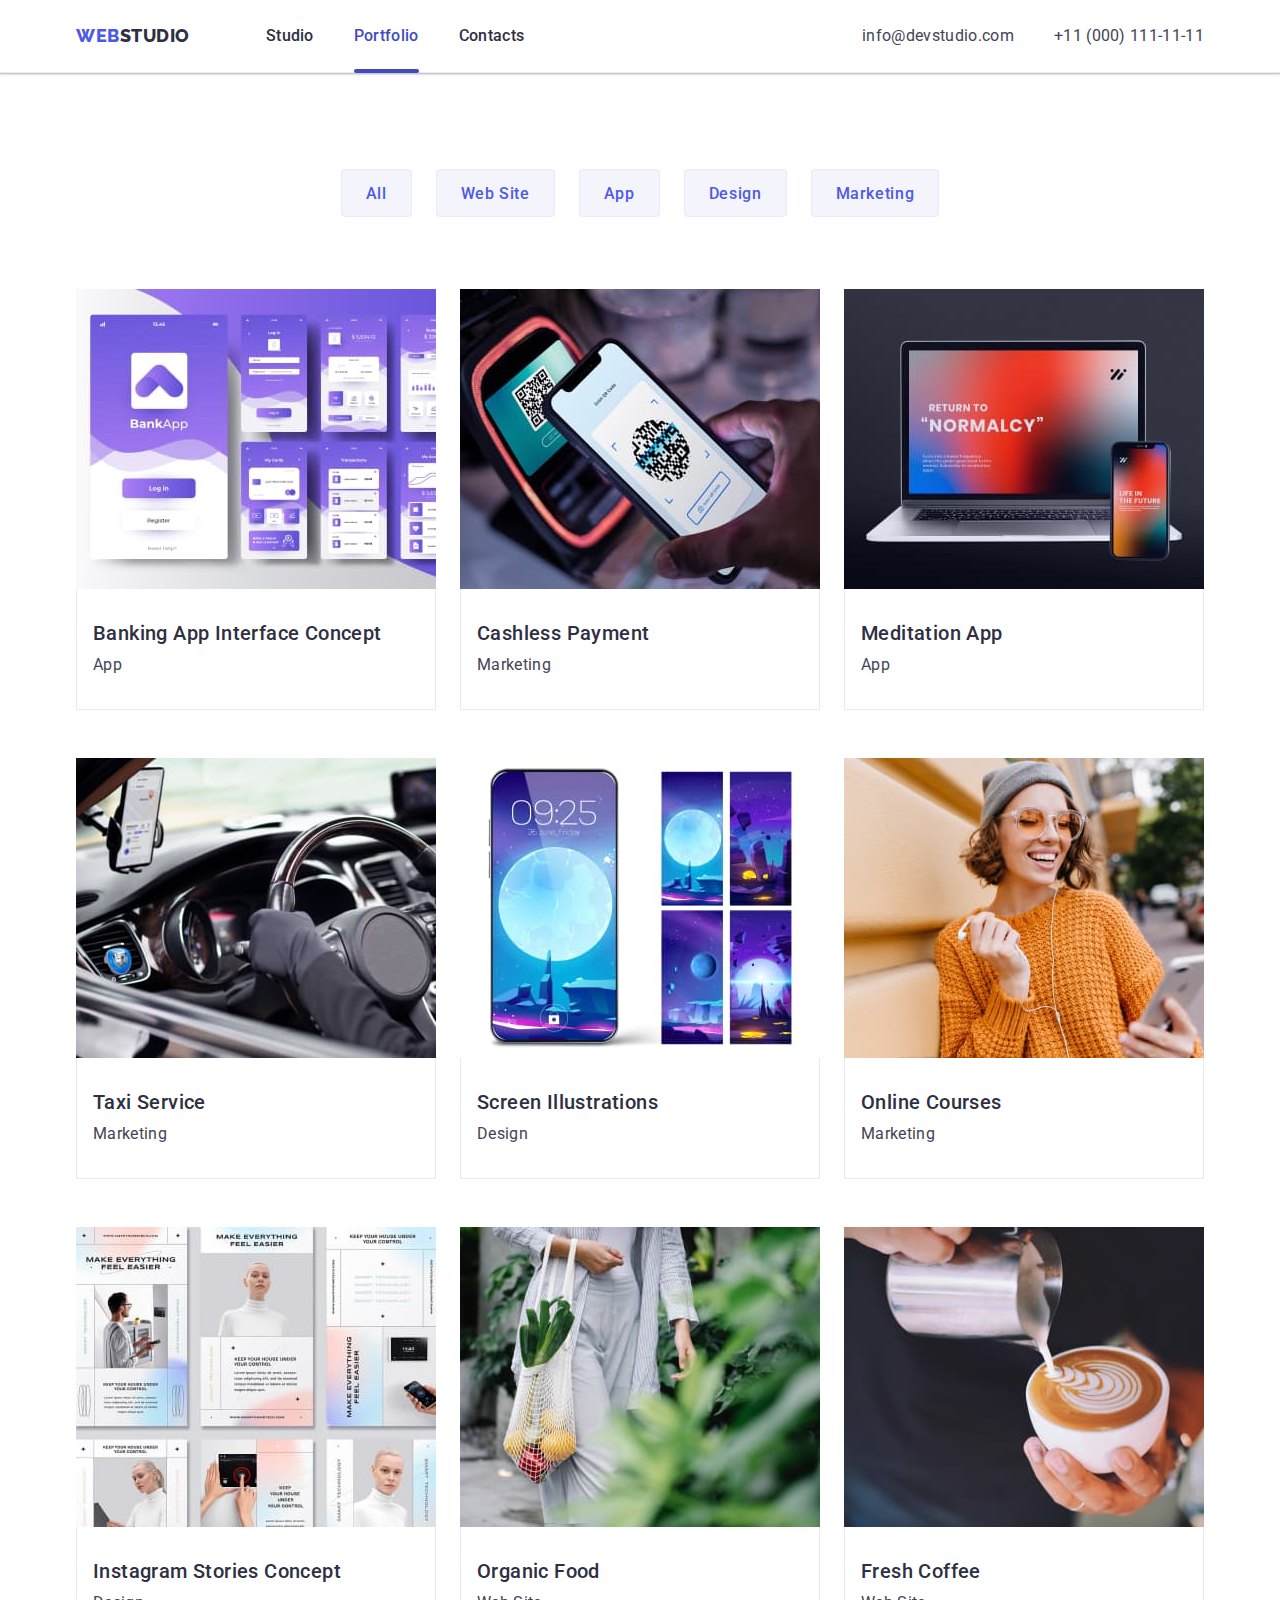
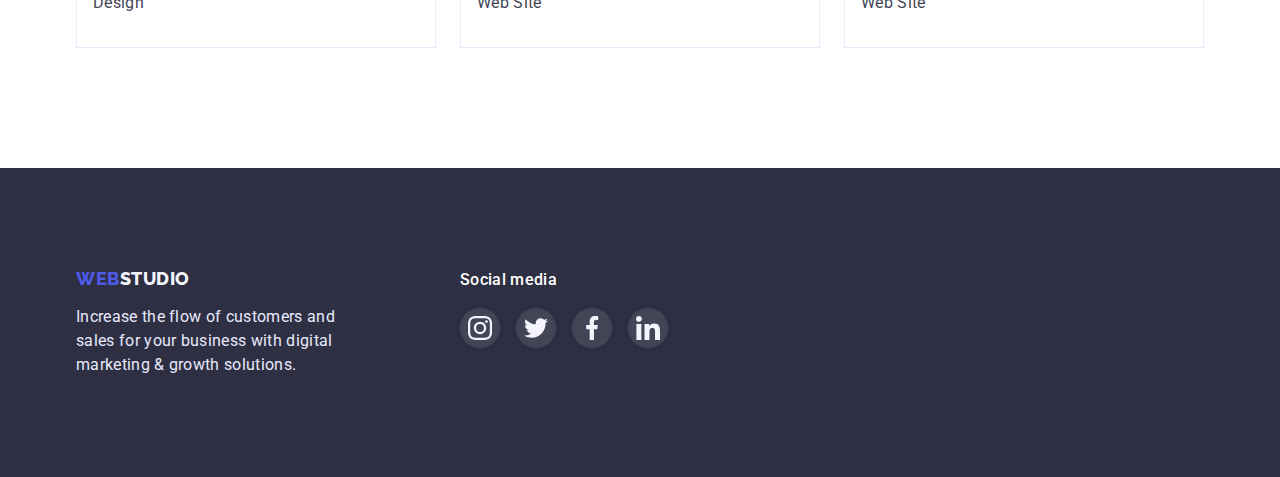
==== portfolio.html @ e59bdef7 "1" ====
<!DOCTYPE html>
<html lang="en">
  <head>
    <meta charset="UTF-8" />
    <meta http-equiv="X-UA-Compatible" content="IE=edge" />
    <meta name="viewport" content="width=device-width, initial-scale=1.0" />
    <title>Document</title>
    <link rel="preconnect" href="https://fonts.googleapis.com" />
    <link rel="preconnect" href="https://fonts.gstatic.com" crossorigin />
    <link
      href="https://fonts.googleapis.com/css2?family=Raleway:wght@800&family=Roboto:wght@400;500;700;900&display=swap"
      rel="stylesheet"
    />
    <link rel="stylesheet" href="./css/modern-normalize.css" />
    <link rel="stylesheet" href="./css/styles.css" />
  </head>
  <body>
    <header class="header">
      <div class="container header-container">
        <nav class="nav-list link">
          <a href="./index.html" class="logo-link link"
            >Web<span class="logo-span-header">Studio</span></a
          >
          <ul class="header-list list">
            <li class="header-title">
              <a href="./index.html" class="header-title-item link">Studio</a>
            </li>
            <li class="header-title">
              <a
                href="./portfolio.html"
                class="header-title-item link portfolio"
                >Portfolio</a
              >
            </li>
            <li class="header-title">
              <a href="" class="header-title-item link">Contacts</a>
            </li>
          </ul>
        </nav>
        <address class="contact-list-title">
          <ul class="contact-list list">
            <li class="contact-item-list">
              <a href="mailto:info@devstudio.com" class="contact-item link"
                >info@devstudio.com</a
              >
            </li>
            <li class="contact-item-list">
              <a href="tel:+110001111111" class="contact-item link"
                >+11 (000) 111-11-11</a
              >
            </li>
          </ul>
        </address>
      </div>
    </header>
    <main>
      <section class="portfolio-section">
        <div class="container">
          <h1 class="visually-hidden">gh</h1>
          <ul class="filters-list list">
            <li>
              <button type="button" class="filters-btn">All</button>
            </li>
            <li>
              <button type="button" class="filters-btn">Web Site</button>
            </li>
            <li>
              <button type="button" class="filters-btn">App</button>
            </li>
            <li>
              <button type="button" class="filters-btn">Design</button>
            </li>
            <li>
              <button type="button" class="filters-btn">Marketing</button>
            </li>
          </ul>
          <ul class="examples-title-list list">
            <li class="examples-list">
              <a href="" class="examples-link link">
                <div class="examples-img-div">
                  <img
                    src="./images/img8.jpg"
                    alt=""
                    width="360"
                    height="300"
                    class="link"
                  />
                  <p class="examples-img-text">14 Stylish and User-Friendly App Design Concepts · Task Manager App · Calorie Tracker App · Exotic Fruit Ecommerce App · Cloud Storage App</p>
                </div>
                <div class="examples-text-div">
                  <h2 class="examples-title">Banking App Interface Concept</h2>
                  <p class="examples-text">App</p>
                </div></a
              >
            </li>
            <li class="examples-list">
              <a href="" class="examples-link link">
                <div class="examples-img-div">
                  <img
                    src="./images/img9.jpg"
                    alt=""
                    width="360"
                    height="300"
                    class="link"
                  />
                  <p class="examples-img-text">14 Stylish and User-Friendly App Design Concepts · Task Manager App · Calorie Tracker App · Exotic Fruit Ecommerce App · Cloud Storage App</p>
                </div>
                <div class="examples-text-div">
                  <h2 class="examples-title">Cashless Payment</h2>
                  <p class="examples-text">Marketing</p>
                </div></a
              >
            </li>
            <li class="examples-list">
              <a href="" class="examples-link link">
                <div class="examples-img-div">
                  <img
                    src="./images/img10.jpg"
                    alt=""
                    width="360"
                    height="300"
                    class="link"
                  />
                  <p class="examples-img-text">14 Stylish and User-Friendly App Design Concepts · Task Manager App · Calorie Tracker App · Exotic Fruit Ecommerce App · Cloud Storage App</p>
                </div>
                <div class="examples-text-div">
                  <h2 class="examples-title">Meditation App</h2>
                  <p class="examples-text">App</p>
                </div>
              </a>
            </li>
            <li class="examples-list">
              <a href="" class="examples-link link">
                <div class="examples-img-div">
                  <img
                    src="./images/img11.jpg"
                    alt=""
                    width="360"
                    height="300"
                    class="link"
                  />
                  <p class="examples-img-text">14 Stylish and User-Friendly App Design Concepts · Task Manager App · Calorie Tracker App · Exotic Fruit Ecommerce App · Cloud Storage App</p>
                </div>
                <div class="examples-text-div">
                  <h2 class="examples-title">Taxi Service</h2>
                  <p class="examples-text">Marketing</p>
                </div></a
              >
            </li>
            <li class="examples-list">
              <a href="" class="examples-link link">
                <div class="examples-img-div">
                  <img
                    src="./images/img12.jpg"
                    alt=""
                    width="360"
                    height="300"
                    class="link"
                  />
                  <p class="examples-img-text">14 Stylish and User-Friendly App Design Concepts · Task Manager App · Calorie Tracker App · Exotic Fruit Ecommerce App · Cloud Storage App</p>
                </div>
                <div class="examples-text-div">
                  <h2 class="examples-title">Screen Illustrations</h2>
                  <p class="examples-text">Design</p>
                </div></a
              >
            </li>
            <li class="examples-list">
              <a href="" class="examples-link link">
                <div class="examples-img-div">
                  <img
                    src="./images/img13.jpg"
                    alt=""
                    width="360"
                    height="300"
                    class="link"
                  />
                  <p class="examples-img-text">14 Stylish and User-Friendly App Design Concepts · Task Manager App · Calorie Tracker App · Exotic Fruit Ecommerce App · Cloud Storage App</p>
                </div>
                <div class="examples-text-div">
                  <h2 class="examples-title">Online Courses</h2>
                  <p class="examples-text">Marketing</p>
                </div></a
              >
            </li>
            <li class="examples-list">
              <a href="" class="examples-link link">
                <div class="examples-img-div">
                  <img
                    src="./images/img14.jpg"
                    alt=""
                    width="360"
                    height="300"
                    class="link"
                  />
                  <p class="examples-img-text">14 Stylish and User-Friendly App Design Concepts · Task Manager App · Calorie Tracker App · Exotic Fruit Ecommerce App · Cloud Storage App</p>
                </div>
                <div class="examples-text-div">
                  <h2 class="examples-title">Instagram Stories Concept</h2>
                  <p class="examples-text">Design</p>
                </div></a
              >
            </li>
            <li class="examples-list">
              <a href="" class="examples-link link">
                <div class="examples-img-div">
                  <img
                    src="./images/img15.jpg"
                    alt=""
                    width="360"
                    height="300"
                    class="link"
                  />
                  <p class="examples-img-text">14 Stylish and User-Friendly App Design Concepts · Task Manager App · Calorie Tracker App · Exotic Fruit Ecommerce App · Cloud Storage App</p>
                </div>
                <div class="examples-text-div">
                  <h2 class="examples-title">Organic Food</h2>
                  <p class="examples-text">Web Site</p>
                </div></a
              >
            </li>
            <li class="examples-list">
              <a href="" class="examples-link link">
                <div class="examples-img-div">
                  <img
                    src="./images/img16.jpg"
                    alt=""
                    width="360"
                    height="300"
                    class="link"
                  />
                  <p class="examples-img-text">14 Stylish and User-Friendly App Design Concepts · Task Manager App · Calorie Tracker App · Exotic Fruit Ecommerce App · Cloud Storage App</p>
                </div>
                <div class="examples-text-div">
                  <h2 class="examples-title">Fresh Coffee</h2>
                  <p class="examples-text">Web Site</p>
                </div></a
              >
            </li>
          </ul>
        </div>
      </section>
    </main>
    <footer class="footer">
      <div class="container footer-div">
        <div>
          <a href="./index.html" class="logo-link link"
            >Web<span class="logo-span-footer">Studio</span></a
          >
          <p class="footer-text">
            Increase the flow of customers and sales for your business with
            digital marketing & growth solutions.
          </p>
        </div>
        <div class="footer-soc-div">
          <p class="footer-soc-text">Social media</p>
          <ul class="footer-soc-list list">
            <li class="footer-soc-item">
              <a class="footer-soc-link link" href="">
                <svg width="24" height="24" class="footer-soc-icon">
                  <use href="./images/icons.svg#icon-instagram"></use>
                </svg>
              </a>
            </li>
            <li class="footer-soc-item">
              <a class="footer-soc-link link" href="">
                <svg width="24" height="24" class="footer-soc-icon">
                  <use href="./images/icons.svg#icon-twitter"></use>
                </svg>
              </a>
            </li>
            <li class="footer-soc-item">
              <a class="footer-soc-link link" href="">
                <svg width="24" height="24" class="footer-soc-icon">
                  <use href="./images/icons.svg#icon-facebook"></use>
                </svg>
              </a>
            </li>
            <li class="footer-soc-item">
              <a class="footer-soc-link link" href="">
                <svg width="24" height="24" class="footer-soc-icon">
                  <use href="./images/icons.svg#icon-linkedin"></use>
                </svg>
              </a>
            </li>
          </ul>
        </div>
      </div>
    </footer>
  </body>
</html>
---- css/styles.css ----
body {
  font-family: "Roboto", sans-serif;
  font-style: normal;
  background-color: var(--color5);
  color: var(--color3);
}
:root {
  --color1: #4d5ae5;
  --color2: #2e2f42;
  --color3: #434455;
  --color4: #404bbf;
  --color5: #ffffff;
  --color6: #f4f4fd;
  --color7: #e7e9fc;
  --gradient-color: linear-gradient(
    rgba(46, 47, 66, 0.7),
    rgba(46, 47, 66, 0.7)
  );
}
ul {
  margin: 0;
  padding: 0;
}
h1,
h2,
h3 {
  margin: 0;
  padding: 0;
}
p {
  margin: 0;
  padding: 0;
}
img {
  display: block;
  max-width: 100%;
  height: auto;
}
.container {
  width: 1158px;
  margin: 0 auto;
  padding: 0 15px;
}
.section {
  padding: 120px 0;
}
.visually-hidden {
  position: absolute;
  width: 1px;
  height: 1px;
  margin: -1px;
  border: 0;
  padding: 0;
  white-space: nowrap;
  clip-path: inset(100%);
  clip: rect(0 0 0 0);
  overflow: hidden;
}
/* ----------Header-------- */
.header {
  border-bottom: 1px solid var(--color7);
  box-shadow: 0px 2px 1px rgba(46, 47, 66, 0.08),
    0px 1px 1px rgba(46, 47, 66, 0.16), 0px 1px 6px rgba(46, 47, 66, 0.08);
}
.header-container {
  display: flex;
  justify-content: space-between;
  align-items: center;
}
.nav-list {
  display: flex;
  align-items: center;
}
.logo-link {
  list-style: none;
  font-family: "Raleway", sans-serif;
  font-weight: 800;
  font-size: 18px;
  line-height: 1.17;
  letter-spacing: 0.03em;
  text-transform: uppercase;
  text-decoration: none;
  color: var(--color1);
}
.logo-link {
  margin-right: 76px;
}
.link {
  text-decoration: none;
}
.logo-span-header {
  color: var(--color2);
}
.list {
  list-style: none;
}
.header-list {
  display: flex;
  gap: 40px;
}
.header-list {
  list-style: none;
}
.header-title-item {
  font-weight: 500;
  font-size: 16px;
  line-height: 1.5;
  letter-spacing: 0.02em;
  color: var(--color2);
  padding: 24px 0;
  display: block;
  position: relative;
  transition-property: color;
  transition-duration: 250ms;
  transition-timing-function: cubic-bezier(0.4, 0, 0.2, 1);
}
.header-title-item:hover,
.header-title-item:focus {
  color: var(--color4);
}
.contact-list-title {
  font-style: normal;
}
.contact-list {
  display: flex;
  gap: 40px;
}
.contact-item {
  font-size: 16px;
  line-height: 1.5;
  letter-spacing: 0.02em;
  color: var(--color3);
  transition-property: color;
  transition-duration: 250ms;
  transition-timing-function: cubic-bezier(0.4, 0, 0.2, 1);
}
.contact-item:hover,
.contact-item:focus {
  color: var(--color4);
}

.studio::after,
.portfolio::after {
  background-color: var(--color4);
  border-radius: 2px;
  width: 100%;
  height: 4px;
  content: "";
  display: block;
  position: absolute;
  bottom: -1px;
}
.studio,
.portfolio {
  color: var(--color4);
}
/* ----------Sector 1 index.html--------- */
.title {
  background-color: var(--color2);
  background-image: var(--gradient-color), url(../images/people-office\ 1.jpg);
  background-repeat: no-repeat;
  background-position: center;
  background-size: cover;
  max-width: 1440px;
  margin: 0 auto;
}
.title-text {
  font-weight: 700;
  font-size: 56px;
  line-height: 1.07;
  text-align: center;
  letter-spacing: 0.02em;
  color: var(--color5);
  margin-bottom: 48px;
}
.title-btn {
  width: 169px;
  height: 56px;
  font-family: "Roboto", sans-serif;
  font-weight: 500;
  font-size: 16px;
  line-height: 1.5;
  letter-spacing: 0.04em;
  color: var(--color5);
  cursor: pointer;
  background-color: var(--color1);
  box-shadow: 0px 4px 4px rgba(0, 0, 0, 0.15);
  border-radius: 4px;
  border: transparent;
  transition-property: background-color;
  transition-duration: 250ms;
  transition-timing-function: cubic-bezier(0.4, 0, 0.2, 1);
}
.title-btn:hover,
.title-btn:focus {
  background-color: var(--color4);
}
.title-container {
  max-width: 496px;
  padding: 188px 0;
  text-align: center;
}
/* ----------Sector 2 index.html--------- */
.plan-list-section {
  display: flex;
  align-items: flex-start;
  justify-content: center;
  gap: 24px;
}
.plan-list {
  flex-basis: 264px;
}
.plan-item {
  font-weight: 500;
  font-size: 20px;
  line-height: 1.2;
  letter-spacing: 0.02em;
  color: var(--color2);
}
.plan-item {
  margin-bottom: 8px;
  margin-top: 8px;
}
.plan-text {
  font-size: 16px;
  line-height: 1.5;
  letter-spacing: 0.02em;
}
.plan-div {
  width: 264px;
  height: 112px;
  background-color: var(--color6);
  display: flex;
  justify-content: center;
  align-items: center;
}
.plan-icon {
  width: 64px;
  height: 64px;
}
/* ----------Sector 3 index.html--------- */
.servises-title-list {
  font-weight: 700;
  font-size: 36px;
  line-height: 1.11;
  text-align: center;
  letter-spacing: 0.02em;
  text-transform: capitalize;
  color: var(--color2);
}
.servises-title-list {
  margin-bottom: 72px;
}
.servises-list {
  display: flex;
  align-items: center;
  justify-content: center;
  gap: 24px;
}

.servises-section {
  padding-top: 0;
}
/* ----------Sector 4 index.html--------- */
.team {
  background-color: var(--color6);
}
.team-list {
  background-color: var(--color5);
  box-shadow: 0px 1px 6px rgba(46, 47, 66, 0.08),
    0px 1px 1px rgba(46, 47, 66, 0.16), 0px 2px 1px rgba(46, 47, 66, 0.08);
  border-radius: 0px 0px 4px 4px;
}
.team-heading {
  font-weight: 700;
  font-size: 36px;
  line-height: 1.11;
  text-align: center;
  letter-spacing: 0.02em;
  text-transform: capitalize;
  color: var(--color2);
}
.team-heading {
  margin-bottom: 72px;
}
.team-list-section {
  display: flex;
  align-items: center;
  justify-content: center;
  gap: 24px;
}
.team-title {
  font-weight: 500;
  font-size: 20px;
  line-height: 1.2;
  text-align: center;
  letter-spacing: 0.02em;
  color: var(--color2);
  margin-bottom: 8px;
}
.team-text {
  font-size: 16px;
  line-height: 1.5;
  text-align: center;
  letter-spacing: 0.02em;
  margin-bottom: 8px;
}
.team-card-div {
  padding: 32px 16px;
}
.team-soc-list {
  display: flex;
  justify-content: center;
  gap: 24px;
}
.team-soc-item {
  width: 40px;
  height: 40px;
}
.team-soc-link {
  width: 100%;
  height: 100%;
  border-radius: 50%;
  background-color: var(--color1);
  display: flex;
  justify-content: center;
  align-items: center;
  transition-property: background-color;
  transition-duration: 250ms;
  transition-timing-function: cubic-bezier(0.4, 0, 0.2, 1);
}
.team-soc-icon {
  fill: var(--color6);
}
.team-soc-link:hover,
.team-soc-link:focus {
  background-color: var(--color4);
}
/* ----------Sector 5 index.html--------- */
.custumers-text {
  font-weight: 700;
  font-size: 36px;
  line-height: 1.11;
  text-align: center;
  letter-spacing: 0.02em;
  text-transform: capitalize;
  color: var(--color2);
  margin-bottom: 72px;
}
.custumers-list {
  display: flex;
  justify-content: center;
  align-items: center;
  gap: 24px;
}
.custumers-icon {
  width: 104px;
  height: 56px;
  fill: #8e8f99;
  transition-property: fill;
  transition-duration: 250ms;
  transition-timing-function: cubic-bezier(0.4, 0, 0.2, 1);
}
.custumers-link {
  width: 168px;
  height: 88px;
  display: flex;
  justify-content: center;
  align-items: center;
  border: 1px solid #8e8f99;
  border-radius: 4px;
  transition-property: border-color;
  transition-duration: 250ms;
  transition-timing-function: cubic-bezier(0.4, 0, 0.2, 1);
}
.custumers-link:hover,
.custumers-link:focus {
  border-color: var(--color4);
}
.custumers-link:hover .custumers-icon,
.custumers-link:focus .custumers-icon {
  fill: var(--color4);
}

/* ----------Sector 1 portfolio.html--------- */
.portfolio-section {
  padding: 96px 0 120px 0;
}
.filters-list {
  margin-bottom: 72px;
}
.filters-list {
  display: flex;
  align-items: center;
  justify-content: center;
  gap: 24px;
}
.filters-btn {
  cursor: pointer;
  background-color: var(--color6);
  border: 1px solid var(--color7);
  border-radius: 4px;
  flex: none;
  order: 3;
  flex-grow: 0;
  height: 48px;
  padding: 12px 24px;
}
.filters-btn {
  font-family: "Roboto", sans-serif;
  font-weight: 500;
  font-size: 16px;
  line-height: 1.5;
  text-align: center;
  letter-spacing: 0.04em;
  color: var(--color1);
  transition-property: color, background-color, border, box-shadow;
  transition-duration: 250ms;
  transition-timing-function: cubic-bezier(0.4, 0, 0.2, 1);
}
.filters-btn:hover,
.filters-btn:focus {
  color: var(--color5);
  background-color: var(--color4);
  box-shadow: 0px 3px 1px rgba(0, 0, 0, 0.1), 0px 2px 1px rgba(0, 0, 0, 0.08),
    0px 2px 2px rgba(0, 0, 0, 0.12);
  border-radius: 4px;
  border: 1px solid var(--color4);
}
.examples-title-list {
  display: flex;
  align-items: center;
  flex-direction: row;
  justify-content: center;
  flex-wrap: wrap;
  row-gap: 48px;
  column-gap: 24px;
}
.examples-title {
  font-weight: 500;
  font-size: 20px;
  line-height: 1.2;
  letter-spacing: 0.02em;
  color: var(--color2);
  margin-bottom: 8px;
}
.examples-text {
  font-size: 16px;
  line-height: 1.5;
  letter-spacing: 0.02em;
  color: var(--color3);
}
.examples-list:hover .examples-img-text {
  transform: translateY(0);
}
.examples-link {
  display: block;
  transition-property: box-shadow;
  transition-duration: 250ms;
  transition-timing-function: cubic-bezier(0.4, 0, 0.2, 1);
}
.examples-img-div {
  position: relative;
  overflow: hidden;
}
.examples-img-text {
  position: absolute;
  top: 0;
  font-size: 16px;
  line-height: 1.5;
  letter-spacing: 0.02em;
  padding: 40px 32px;
  color: var(--color6);
  background-color: var(--color1);
  height: 100%;
  width: 100%;
  transform: translateY(100%);
  transition-property: transform;
  transition-duration: 250ms;
  transition-timing-function: cubic-bezier(0.4, 0, 0.2, 1);
}
.examples-link:hover,
.examples-link:focus {
  box-shadow: 0px 1px 6px rgba(46, 47, 66, 0.08),
    0px 1px 1px rgba(46, 47, 66, 0.16), 0px 2px 1px rgba(46, 47, 66, 0.08);
}
.examples-text-div {
  padding: 32px 0;
  padding-left: 16px;
  border-left: 1px solid var(--color7);
  border-right: 1px solid var(--color7);
  border-bottom: 1px solid var(--color7);
}
/* ---------Footer--------- */
.footer {
  background-color: var(--color2);
}
.footer-div {
  display: flex;
}
.footer {
  padding: 100px 0;
}
.footer-text {
  font-size: 16px;
  line-height: 1.5;
  letter-spacing: 0.02em;
  color: var(--color7);
}
.footer-text {
  max-width: 264px;
  margin-top: 16px;
}
.logo-span-footer {
  color: var(--color6);
}
.footer-soc-div {
  margin-left: 120px;
}
.footer-soc-text {
  font-weight: 500;
  font-size: 16px;
  line-height: 1.5;
  letter-spacing: 0.02em;
  color: var(--color5);
  margin-bottom: 16px;
}
.footer-soc-list {
  display: flex;
  justify-content: center;
  gap: 16px;
}
.footer-soc-item {
  width: 40px;
  height: 40px;
}
.footer-soc-link {
  width: 100%;
  height: 100%;
  border-radius: 50%;
  background-color: rgba(255, 255, 255, 0.1);
  display: flex;
  justify-content: center;
  align-items: center;
  transition-property: background-color;
  transition-duration: 250ms;
  transition-timing-function: cubic-bezier(0.4, 0, 0.2, 1);
}
.footer-soc-icon {
  fill: var(--color6);
}
.footer-soc-link:hover,
.footer-soc-link:focus {
  background-color: #31d0aa;
}
.backdrop {
  position: fixed;
  top: 0;
  width: 100%;
  height: 100%;
  background-color: rgba(46, 47, 66, 0.4);
  transition-property: opacity, visibility;
  transition-duration: 250ms;
  transition-timing-function: cubic-bezier(0.4, 0, 0.2, 1);
}
.modal {
  width: 408px;
  min-height: 576px;
  background-color: #fcfcfc;
  box-shadow: 0px 1px 1px rgba(0, 0, 0, 0.14), 0px 1px 3px rgba(0, 0, 0, 0.12),
    0px 2px 1px rgba(0, 0, 0, 0.2);
  border-radius: 4px;
  position: absolute;
  top: 50%;
  left: 50%;
  transform: translate(-50%, -50%);
  padding: 24px;
}
.modal-btn {
  height: 24px;
  width: 24px;
  justify-content: center;
  align-items: center;
  background-color: #e7e9fc;
  border: 1px solid rgba(0, 0, 0, 0.1);
  border-radius: 50%;
  display: flex;
  margin-left: auto;
  cursor: pointer;
  transition-property: fill, background-color;
  transition-duration: 250ms;
  transition-timing-function: cubic-bezier(0.4, 0, 0.2, 1);
}
.modal-btn:hover,
.modal-btn:focus {
  fill: #fff;
  background-color: var(--color4);
}
.is-hidden {
  opacity: 0;
  visibility: hidden;
  pointer-events: none;
}
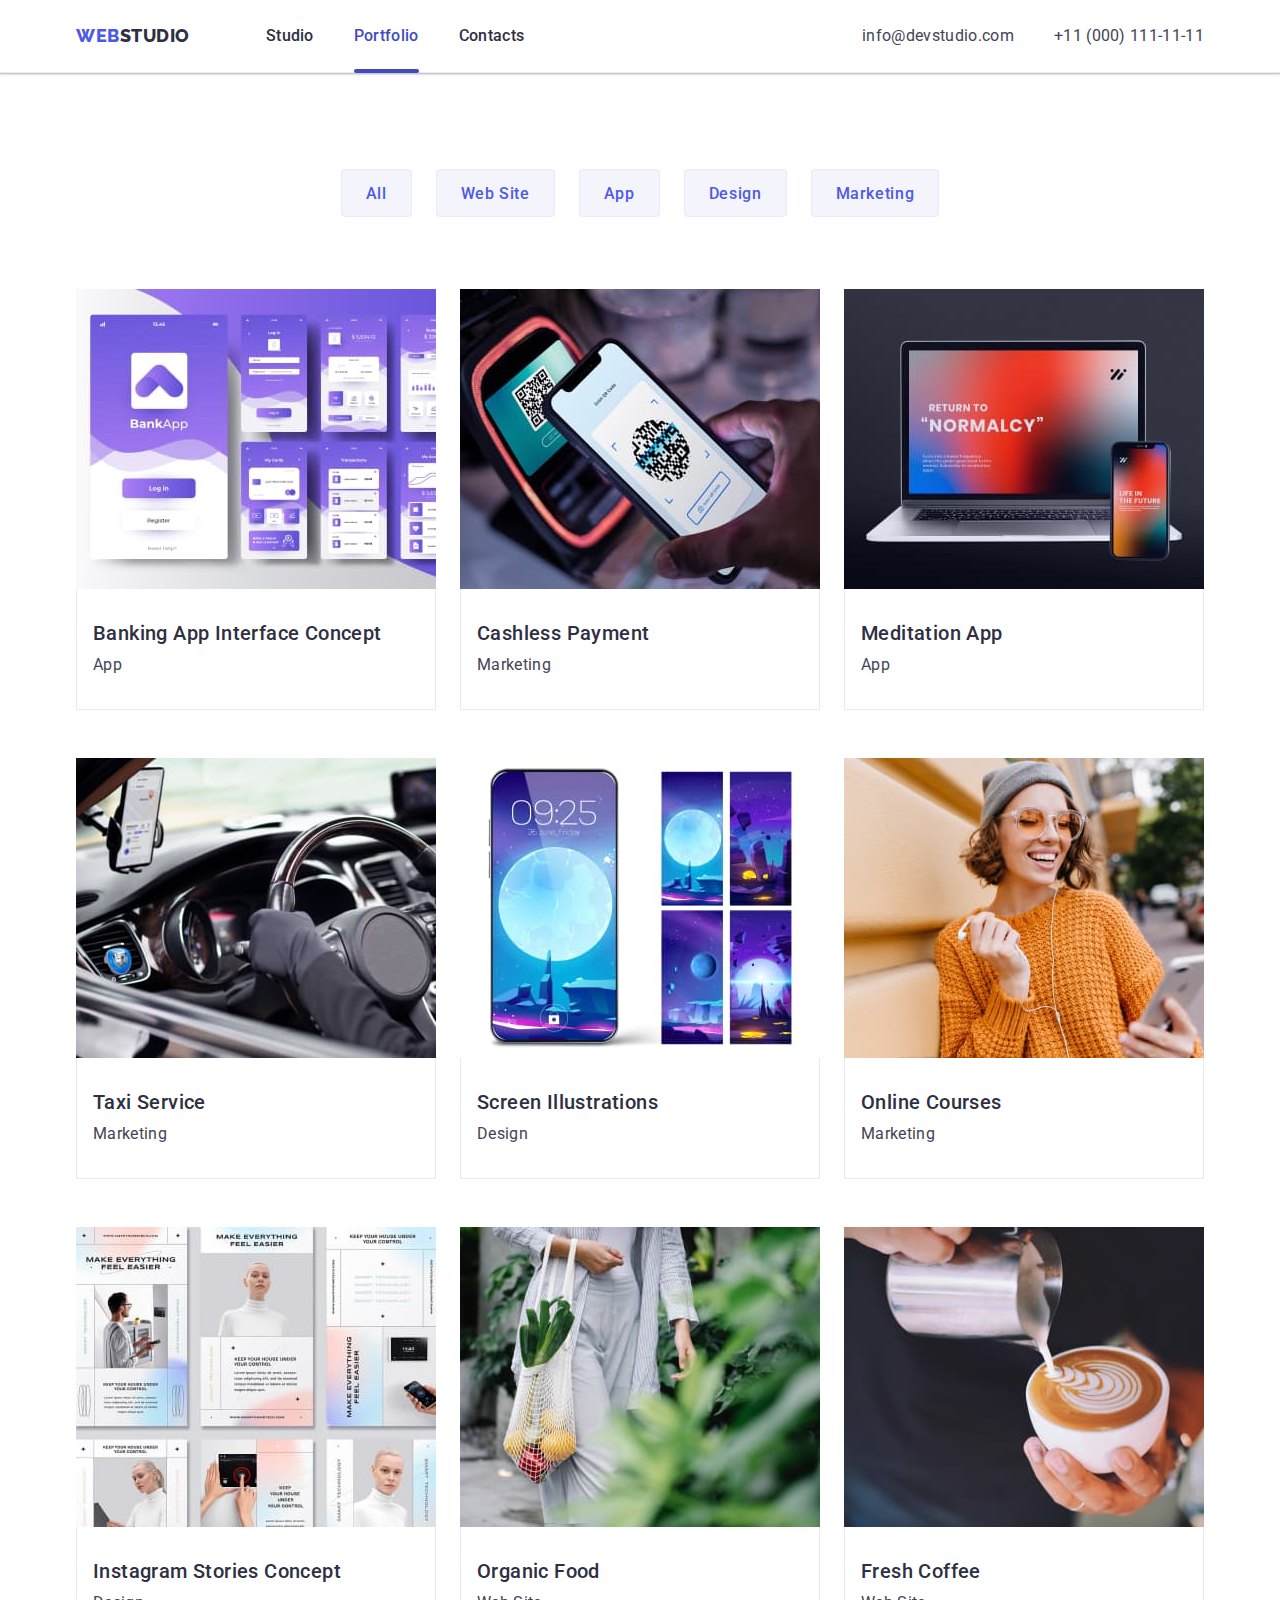
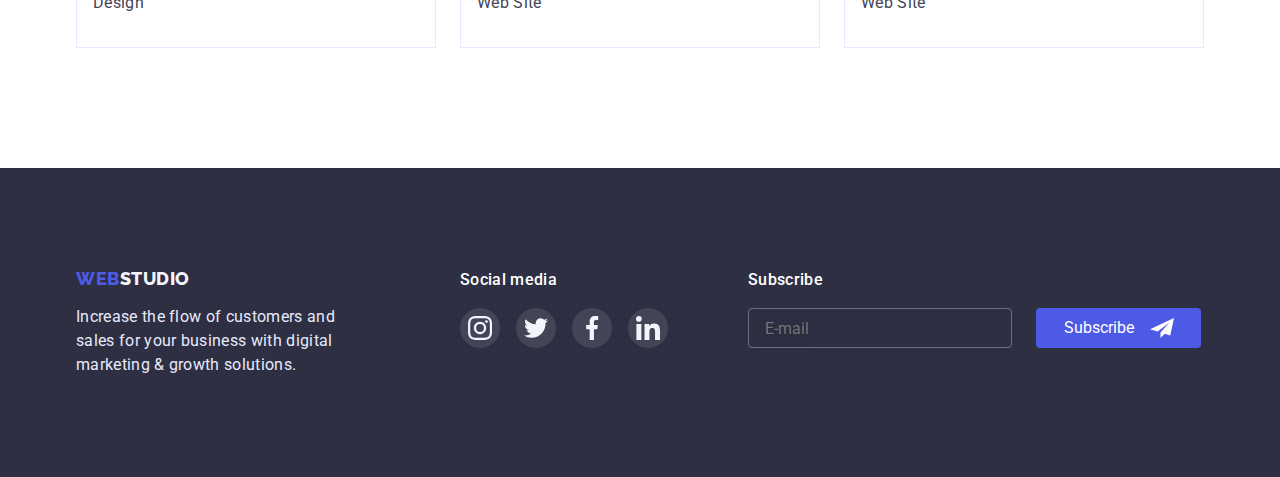
==== commit 5210bcc0: "3" ====
--- a/portfolio.html
+++ b/portfolio.html
@@ -85,7 +85,11 @@
                     height="300"
                     class="link"
                   />
-                  <p class="examples-img-text">14 Stylish and User-Friendly App Design Concepts · Task Manager App · Calorie Tracker App · Exotic Fruit Ecommerce App · Cloud Storage App</p>
+                  <p class="examples-img-text">
+                    14 Stylish and User-Friendly App Design Concepts · Task
+                    Manager App · Calorie Tracker App · Exotic Fruit Ecommerce
+                    App · Cloud Storage App
+                  </p>
                 </div>
                 <div class="examples-text-div">
                   <h2 class="examples-title">Banking App Interface Concept</h2>
@@ -103,7 +107,11 @@
                     height="300"
                     class="link"
                   />
-                  <p class="examples-img-text">14 Stylish and User-Friendly App Design Concepts · Task Manager App · Calorie Tracker App · Exotic Fruit Ecommerce App · Cloud Storage App</p>
+                  <p class="examples-img-text">
+                    14 Stylish and User-Friendly App Design Concepts · Task
+                    Manager App · Calorie Tracker App · Exotic Fruit Ecommerce
+                    App · Cloud Storage App
+                  </p>
                 </div>
                 <div class="examples-text-div">
                   <h2 class="examples-title">Cashless Payment</h2>
@@ -121,7 +129,11 @@
                     height="300"
                     class="link"
                   />
-                  <p class="examples-img-text">14 Stylish and User-Friendly App Design Concepts · Task Manager App · Calorie Tracker App · Exotic Fruit Ecommerce App · Cloud Storage App</p>
+                  <p class="examples-img-text">
+                    14 Stylish and User-Friendly App Design Concepts · Task
+                    Manager App · Calorie Tracker App · Exotic Fruit Ecommerce
+                    App · Cloud Storage App
+                  </p>
                 </div>
                 <div class="examples-text-div">
                   <h2 class="examples-title">Meditation App</h2>
@@ -139,7 +151,11 @@
                     height="300"
                     class="link"
                   />
-                  <p class="examples-img-text">14 Stylish and User-Friendly App Design Concepts · Task Manager App · Calorie Tracker App · Exotic Fruit Ecommerce App · Cloud Storage App</p>
+                  <p class="examples-img-text">
+                    14 Stylish and User-Friendly App Design Concepts · Task
+                    Manager App · Calorie Tracker App · Exotic Fruit Ecommerce
+                    App · Cloud Storage App
+                  </p>
                 </div>
                 <div class="examples-text-div">
                   <h2 class="examples-title">Taxi Service</h2>
@@ -157,7 +173,11 @@
                     height="300"
                     class="link"
                   />
-                  <p class="examples-img-text">14 Stylish and User-Friendly App Design Concepts · Task Manager App · Calorie Tracker App · Exotic Fruit Ecommerce App · Cloud Storage App</p>
+                  <p class="examples-img-text">
+                    14 Stylish and User-Friendly App Design Concepts · Task
+                    Manager App · Calorie Tracker App · Exotic Fruit Ecommerce
+                    App · Cloud Storage App
+                  </p>
                 </div>
                 <div class="examples-text-div">
                   <h2 class="examples-title">Screen Illustrations</h2>
@@ -175,7 +195,11 @@
                     height="300"
                     class="link"
                   />
-                  <p class="examples-img-text">14 Stylish and User-Friendly App Design Concepts · Task Manager App · Calorie Tracker App · Exotic Fruit Ecommerce App · Cloud Storage App</p>
+                  <p class="examples-img-text">
+                    14 Stylish and User-Friendly App Design Concepts · Task
+                    Manager App · Calorie Tracker App · Exotic Fruit Ecommerce
+                    App · Cloud Storage App
+                  </p>
                 </div>
                 <div class="examples-text-div">
                   <h2 class="examples-title">Online Courses</h2>
@@ -193,7 +217,11 @@
                     height="300"
                     class="link"
                   />
-                  <p class="examples-img-text">14 Stylish and User-Friendly App Design Concepts · Task Manager App · Calorie Tracker App · Exotic Fruit Ecommerce App · Cloud Storage App</p>
+                  <p class="examples-img-text">
+                    14 Stylish and User-Friendly App Design Concepts · Task
+                    Manager App · Calorie Tracker App · Exotic Fruit Ecommerce
+                    App · Cloud Storage App
+                  </p>
                 </div>
                 <div class="examples-text-div">
                   <h2 class="examples-title">Instagram Stories Concept</h2>
@@ -211,7 +239,11 @@
                     height="300"
                     class="link"
                   />
-                  <p class="examples-img-text">14 Stylish and User-Friendly App Design Concepts · Task Manager App · Calorie Tracker App · Exotic Fruit Ecommerce App · Cloud Storage App</p>
+                  <p class="examples-img-text">
+                    14 Stylish and User-Friendly App Design Concepts · Task
+                    Manager App · Calorie Tracker App · Exotic Fruit Ecommerce
+                    App · Cloud Storage App
+                  </p>
                 </div>
                 <div class="examples-text-div">
                   <h2 class="examples-title">Organic Food</h2>
@@ -229,7 +261,11 @@
                     height="300"
                     class="link"
                   />
-                  <p class="examples-img-text">14 Stylish and User-Friendly App Design Concepts · Task Manager App · Calorie Tracker App · Exotic Fruit Ecommerce App · Cloud Storage App</p>
+                  <p class="examples-img-text">
+                    14 Stylish and User-Friendly App Design Concepts · Task
+                    Manager App · Calorie Tracker App · Exotic Fruit Ecommerce
+                    App · Cloud Storage App
+                  </p>
                 </div>
                 <div class="examples-text-div">
                   <h2 class="examples-title">Fresh Coffee</h2>
@@ -285,6 +321,23 @@
             </li>
           </ul>
         </div>
+        <div class="footer-email-div">
+          <label class="footer-sub-text"
+            >Subscribe
+            <input
+              type="email"
+              name="footer-email"
+              class="footer-email"
+              placeholder="E-mail"
+            />
+          </label>
+          <button type="submit" class="footer-sub-btn">
+            Subscribe
+            <svg width="24" height="24">
+              <use href="./images/icons.svg#icon-telegram"></use>
+            </svg>
+          </button>
+        </div>
       </div>
     </footer>
   </body>
--- a/css/styles.css
+++ b/css/styles.css
@@ -494,12 +494,10 @@
 /* ---------Footer--------- */
 .footer {
   background-color: var(--color2);
+  padding: 100px 0;
 }
 .footer-div {
   display: flex;
-}
-.footer {
-  padding: 100px 0;
 }
 .footer-text {
   font-size: 16px;
@@ -553,6 +551,44 @@
 .footer-soc-link:focus {
   background-color: #31d0aa;
 }
+.footer-email-div {
+  display: flex;
+  margin-left: 80px;
+}
+.footer-sub-text {
+  font-weight: 500;
+  font-size: 16px;
+  line-height: 1.5;
+  letter-spacing: 0.02em;
+  color: var(--color5);
+}
+.footer-email {
+  border: 1px solid rgba(255, 255, 255, 0.3);
+  filter: drop-shadow(0px 4px 4px rgba(0, 0, 0, 0.15));
+  border-radius: 4px;
+  background-color: transparent;
+  width: 264px;
+  height: 40px;
+  padding: 8px 0 8px 16px;
+  display: flex;
+  margin-top: 16px;
+}
+.footer-sub-btn {
+  display: flex;
+  flex-direction: row;
+  justify-content: center;
+  align-items: center;
+  padding: 8px 24px;
+  gap: 16px;
+  color: var(--color5);
+  background: var(--color1);
+  border-radius: 4px;
+  border: transparent;
+  width: 165px;
+  height: 40px;
+  margin: 40px 0 0 24px;
+}
+/*-----------Modal-window----------*/
 .backdrop {
   position: fixed;
   top: 0;
@@ -576,7 +612,7 @@
   transform: translate(-50%, -50%);
   padding: 24px;
 }
-.modal-btn {
+.modal-close-btn {
   height: 24px;
   width: 24px;
   justify-content: center;
@@ -591,8 +627,8 @@
   transition-duration: 250ms;
   transition-timing-function: cubic-bezier(0.4, 0, 0.2, 1);
 }
-.modal-btn:hover,
-.modal-btn:focus {
+.modal-close-btn:hover,
+.modal-close-btn:focus {
   fill: #fff;
   background-color: var(--color4);
 }
@@ -601,3 +637,134 @@
   visibility: hidden;
   pointer-events: none;
 }
+.modal-div {
+  margin-bottom: 8px;
+}
+.modal-title {
+  font-weight: 500;
+  font-size: 16px;
+  line-height: 1.5;
+  text-align: center;
+  letter-spacing: 0.02em;
+  margin-top: 24px;
+  margin-bottom: 16px;
+}
+.modal-input {
+  width: 100%;
+  height: 40px;
+  border: 1px solid rgba(33, 33, 33, 0.2);
+  border-radius: 4px;
+  padding-left: 38px;
+  outline: transparent;
+  transition-property: border-color;
+  transition-duration: 250ms;
+  transition-timing-function: cubic-bezier(0.4, 0, 0.2, 1);
+}
+.modal-input:focus {
+  border-color: var(--color1);
+}
+.modal-input:focus + .modal-input-svg {
+  fill: var(--color1);
+}
+.modal-textarea {
+  width: 100%;
+  height: 120px;
+  resize: none;
+}
+.modal-label {
+  font-size: 12px;
+  line-height: 1.17;
+  letter-spacing: 0.01em;
+  color: #8e8f99;
+}
+.modal-input-div {
+  position: relative;
+}
+.modal-input-svg {
+  position: absolute;
+  top: 50%;
+  left: 16px;
+  transform: translateY(-50%);
+  transition-property: fill;
+  transition-duration: 250ms;
+  transition-timing-function: cubic-bezier(0.4, 0, 0.2, 1);
+}
+.modal-textarea {
+  margin-bottom: 16px;
+  width: 100%;
+  height: 120px;
+  padding: 8px 16px;
+  border: 1px solid rgba(33, 33, 33, 0.2);
+  border-radius: 4px;
+  outline: transparent;
+  transition-property: border-color;
+  transition-duration: 250ms;
+  transition-timing-function: cubic-bezier(0.4, 0, 0.2, 1);
+}
+.modal-textarea:focus {
+  border-color: var(--color1);
+}
+.modal-check:checked + .modal-check-text span {
+  border: none;
+  background-color: var(--color4);
+  fill: var(--color6);
+}
+.modal-check:focus + .modal-check-text span {
+  border-color: var(--color4);
+}
+.modal-check-text {
+  font-size: 12px;
+  line-height: 1.17;
+  letter-spacing: 0.04em;
+  color: #757575;
+  display: flex;
+  align-items: baseline;
+  margin-bottom: 24px;
+}
+.modal-check-span {
+  margin-right: 8px;
+}
+.modal-check-text span {
+  width: 16px;
+  height: 16px;
+  border: 1.25px solid #2e2f42;
+  border-radius: 2px;
+  display: flex;
+  align-items: center;
+  justify-content: center;
+  fill: transparent;
+  transition-property: fill, background-color, border, border-color;
+  transition-duration: 250ms;
+  transition-timing-function: cubic-bezier(0.4, 0, 0.2, 1);
+}
+.modal-check-link {
+  font-size: 12px;
+  line-height: 1.33;
+  letter-spacing: 0.04em;
+  text-decoration-line: underline;
+  color: var(--color1);
+  margin-left: 4px;
+}
+.modal-send-btn {
+  font-weight: 500;
+  font-size: 16px;
+  line-height: 1.5;
+  text-align: center;
+  letter-spacing: 0.04em;
+  background-color: var(--color1);
+  color: #fff;
+  width: 169px;
+  height: 56px;
+  position: relative;
+  left: 25%;
+  box-shadow: 0px 4px 4px rgba(0, 0, 0, 0.15);
+  border-radius: 4px;
+  border-color: transparent;
+  transition-property: background-color;
+  transition-duration: 250ms;
+  transition-timing-function: cubic-bezier(0.4, 0, 0.2, 1);
+}
+.modal-send-btn:hover,
+.modal-send-btn:focus {
+  background-color: var(--color4);
+}
